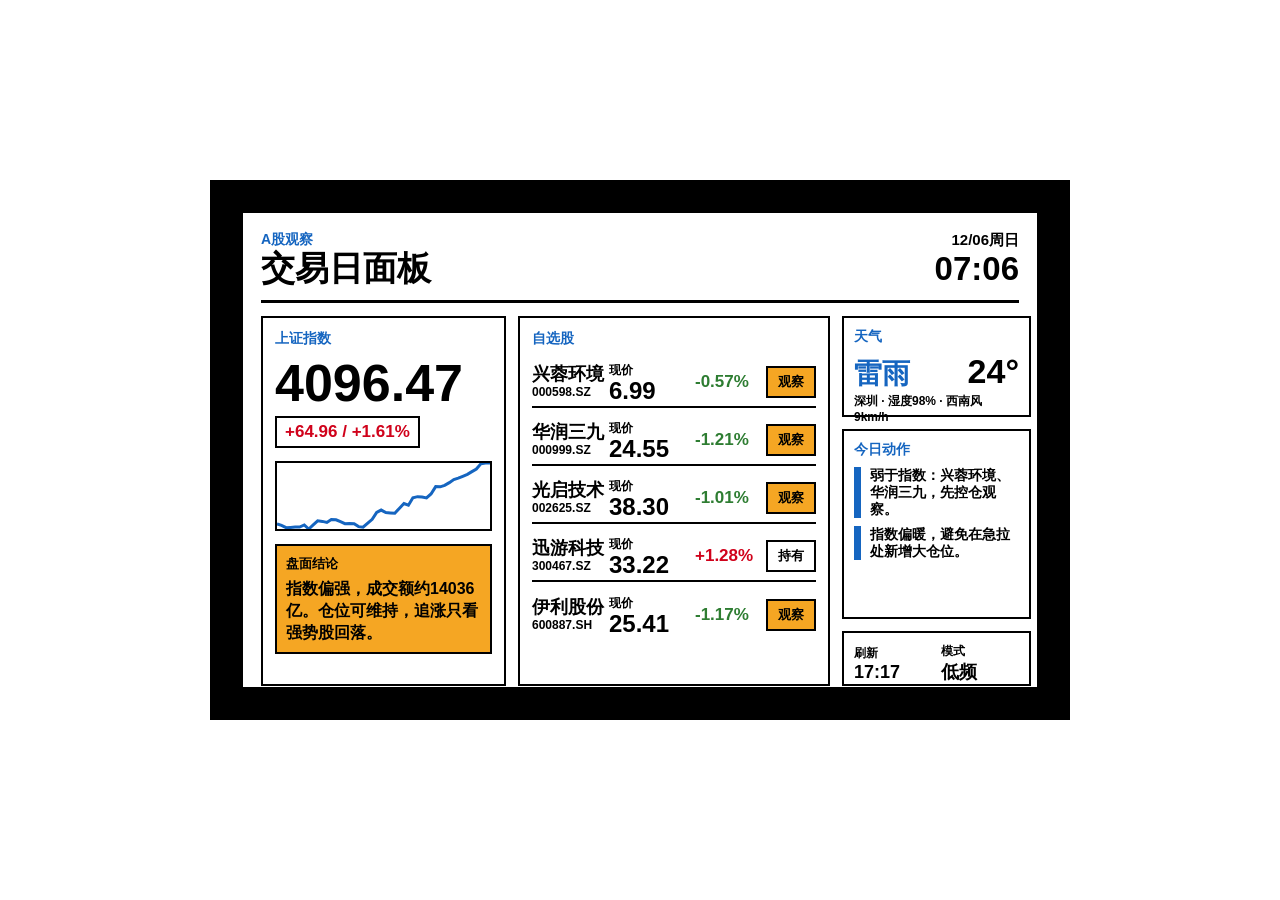
==== index.html @ bab7d0ab "Initial commit: A-share panel for reTerminal E1002 (Spectra 6 + GitHub Actions)" ====
<!doctype html>
<html lang="zh-CN">
  <head>
    <meta charset="utf-8">
    <meta name="viewport" content="width=device-width, initial-scale=1">
    <title>E1002 A股面板</title>
    <link rel="stylesheet" href="styles.css">
  </head>
  <body>
    <main class="device-shell" aria-label="reTerminal E1002 A股面板预览">
      <section class="panel" id="panel">
        <header class="topbar">
          <div>
            <div class="eyebrow">A股观察</div>
            <h1>交易日面板</h1>
          </div>
          <div class="clock-block">
            <time id="dateText">--</time>
            <strong id="timeText">--:--</strong>
          </div>
        </header>

        <section class="market-grid">
          <article class="index-panel">
            <div class="section-title">上证指数</div>
            <div class="index-value" id="indexValue">--</div>
            <div class="change-row" id="indexChange">--</div>
            <div class="sparkline" aria-hidden="true" id="indexSparkline"></div>
            <div class="analysis-box">
              <div class="analysis-label">盘面结论</div>
              <p id="marketSummary">--</p>
            </div>
          </article>

          <article class="stocks-panel">
            <div class="section-title">自选股</div>
            <div class="stock-list" id="stockList"></div>
          </article>

          <aside class="side-panel">
            <section class="weather-panel">
              <div class="section-title">天气</div>
              <div class="weather-main">
                <span id="weatherIcon">晴</span>
                <strong id="weatherTemp">--</strong>
              </div>
              <div class="weather-meta" id="weatherMeta">--</div>
            </section>

            <section class="advice-panel">
              <div class="section-title">今日动作</div>
              <ul id="adviceList"></ul>
            </section>

            <section class="status-panel">
              <div>
                <span>刷新</span>
                <strong id="refreshText">--</strong>
              </div>
              <div>
                <span>模式</span>
                <strong>低频</strong>
              </div>
            </section>
          </aside>
        </section>
      </section>
    </main>

    <script src="app.js"></script>
  </body>
</html>
---- styles.css ----
/*
 * reTerminal E1002 A股面板 — Spectra 6 纯色样式
 * 硬性约束：只能用 黑/白/红/黄/蓝/绿 6 个纯色。
 * 禁止浅灰、半透明、渐变、剪裁路径、米色——这些在 6 色屏上会抖动成颗粒。
 * 视觉层级用 字号/字重/边框 区分，不用颜色明暗区分。
 */
:root {
  --black: #000000;
  --white: #ffffff;
  --red: #d0021b;      /* 涨 / 风险 */
  --green: #2e7d32;    /* 跌 */
  --yellow: #f5a623;   /* 信号 / 强调底色 */
  --blue: #1565c0;     /* 标题 / 标签 / 平 */
}

* {
  box-sizing: border-box;
}

body {
  margin: 0;
  min-height: 100vh;
  display: grid;
  place-items: center;
  background: var(--white);   /* 仅浏览器预览；widget 模式下被 build_dist 覆盖为白 */
  color: var(--black);
  font-family: "Arial", "PingFang SC", "Microsoft YaHei", sans-serif;
}

/* 设备外壳，仅本地预览模拟设备边框；widget 模式下被 build_dist 改为透明无边框，不上屏 */
.device-shell {
  width: 860px;
  height: 540px;
  display: grid;
  place-items: center;
  background: var(--black);
  border: 10px solid var(--black);
}

.panel {
  width: 800px;
  height: 480px;
  overflow: hidden;
  background: var(--white);
  border: 3px solid var(--black);
  padding: 18px;
}

.topbar {
  height: 72px;
  display: flex;
  align-items: flex-start;
  justify-content: space-between;
  border-bottom: 3px solid var(--black);
}

.eyebrow,
.section-title {
  color: var(--blue);
  font-size: 14px;
  font-weight: 800;
}

h1 {
  margin: 2px 0 0;
  font-size: 34px;
  line-height: 1;
  color: var(--black);
}

.clock-block {
  min-width: 160px;
  text-align: right;
}

.clock-block time {
  display: block;
  color: var(--black);
  font-size: 15px;
  line-height: 1.2;
  font-weight: 800;
}

.clock-block strong {
  display: block;
  margin-top: 3px;
  font-size: 33px;
  line-height: 1;
  color: var(--black);
}

.market-grid {
  height: 370px;
  display: grid;
  grid-template-columns: 245px 312px 189px;
  gap: 12px;
  padding-top: 13px;
}

.index-panel,
.stocks-panel,
.side-panel > section {
  border: 2px solid var(--black);
  background: var(--white);
}

.index-panel,
.stocks-panel {
  padding: 12px;
}

.index-value {
  margin-top: 9px;
  font-size: 52px;
  line-height: 1;
  font-weight: 900;
  color: var(--black);
}

.change-row {
  margin-top: 7px;
  display: inline-flex;
  align-items: center;
  min-height: 29px;
  padding: 4px 8px;
  border: 2px solid var(--black);
  font-size: 17px;
  font-weight: 800;
}

.up {
  color: var(--red);
}

.down {
  color: var(--green);
}

.flat {
  color: var(--blue);
}

/* 分时折线：去掉渐变/剪裁/半透明，改为实色边框容器；
   折线由 app.js 用 <svg> + var(--blue) 实色绘制；无数据时 app.js 隐藏整个区域 */
.sparkline {
  height: 70px;
  margin-top: 13px;
  border: 2px solid var(--black);
  background: var(--white);
}

.sparkline svg {
  display: block;
  width: 100%;
  height: 100%;
}

.analysis-box {
  margin-top: 13px;
  padding: 9px;
  border: 2px solid var(--black);
  background: var(--yellow);
}

.analysis-label {
  font-size: 13px;
  color: var(--black);
  font-weight: 800;
}

.analysis-box p {
  margin: 5px 0 0;
  font-size: 16px;
  line-height: 1.36;
  font-weight: 700;
  color: var(--black);
}

.stock-list {
  display: grid;
  gap: 8px;
  margin-top: 10px;
}

.stock-row {
  display: grid;
  grid-template-columns: 77px 86px 71px 50px;
  align-items: center;
  min-height: 50px;
  border-bottom: 2px solid var(--black);
}

.stock-row:last-child {
  border-bottom: 0;
}

.stock-name {
  min-width: 0;
}

.stock-name strong,
.stock-name span,
.metric-label,
.weather-meta,
.status-panel span {
  display: block;
}

.stock-name strong {
  font-size: 18px;
  line-height: 1.1;
  color: var(--black);
}

/* 次要信息（代码/标签/元数据）：原为浅灰，改黑 + 小字 + 中等字重，靠字号字重区分层级 */
.stock-name span,
.metric-label,
.weather-meta,
.status-panel span {
  color: var(--black);
  font-size: 12px;
  font-weight: 800;
}

.stock-price {
  font-size: 24px;
  font-weight: 900;
  line-height: 1;
  color: var(--black);
}

.stock-change {
  font-size: 17px;
  font-weight: 800;
}

.signal {
  min-height: 32px;
  display: grid;
  place-items: center;
  border: 2px solid var(--black);
  font-size: 13px;
  font-weight: 900;
  white-space: nowrap;
  color: var(--black);
}

.signal-watch {
  background: var(--yellow);
}

.signal-hold {
  background: var(--white);
}

.signal-risk {
  background: var(--red);
  color: var(--white);
}

.side-panel {
  display: grid;
  grid-template-rows: 101px 190px 55px;
  gap: 12px;
}

.side-panel > section {
  padding: 10px;
}

.weather-main {
  margin-top: 8px;
  display: flex;
  align-items: baseline;
  justify-content: space-between;
}

.weather-main span {
  color: var(--blue);
  font-size: 28px;
  font-weight: 900;
}

.weather-main strong {
  font-size: 34px;
  line-height: 1;
  color: var(--black);
}

.advice-panel ul {
  margin: 8px 0 0;
  padding: 0;
  list-style: none;
  display: grid;
  gap: 8px;
}

.advice-panel li {
  min-height: 34px;
  padding-left: 9px;
  border-left: 7px solid var(--blue);
  font-size: 14px;
  line-height: 1.22;
  font-weight: 800;
  color: var(--black);
}

.status-panel {
  display: grid;
  grid-template-columns: 1fr 1fr;
  gap: 8px;
}

.status-panel div {
  display: flex;
  flex-direction: column;
  justify-content: center;
}

.status-panel strong {
  font-size: 18px;
  color: var(--black);
}
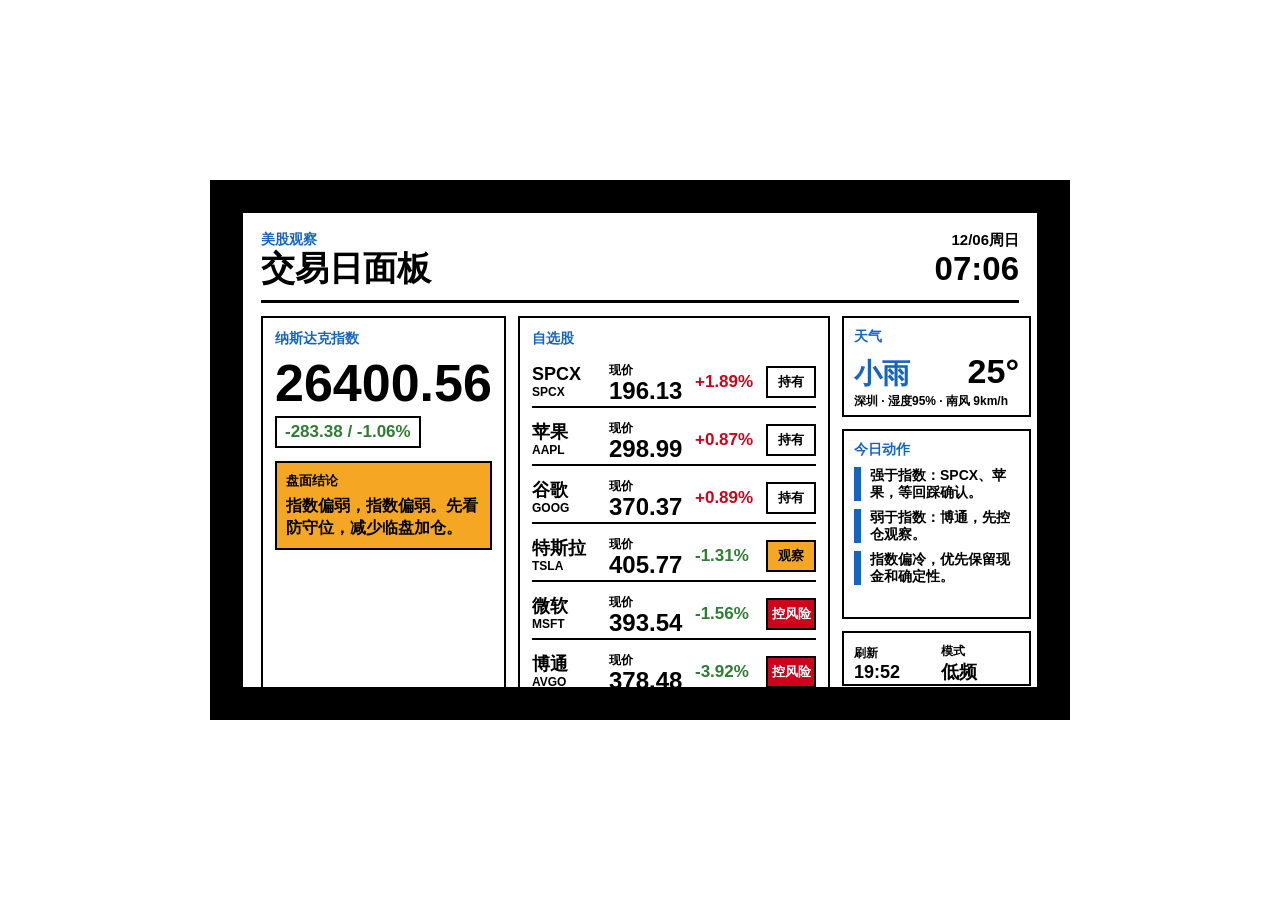
==== commit 5b3ad0c7: "feat: 新增美股时段（北京22:00–次日9:00自动切换） - fetch_market.py 按 is_us_window() 分流：美股窗口抓新浪gb_美股（东财备选），   输出与A股同结" ====
--- a/index.html
+++ b/index.html
@@ -11,7 +11,7 @@
       <section class="panel" id="panel">
         <header class="topbar">
           <div>
-            <div class="eyebrow">A股观察</div>
+            <div class="eyebrow" id="eyebrow">A股观察</div>
             <h1>交易日面板</h1>
           </div>
           <div class="clock-block">
@@ -22,7 +22,7 @@
 
         <section class="market-grid">
           <article class="index-panel">
-            <div class="section-title">上证指数</div>
+            <div class="section-title" id="indexTitle">上证指数</div>
             <div class="index-value" id="indexValue">--</div>
             <div class="change-row" id="indexChange">--</div>
             <div class="sparkline" aria-hidden="true" id="indexSparkline"></div>
